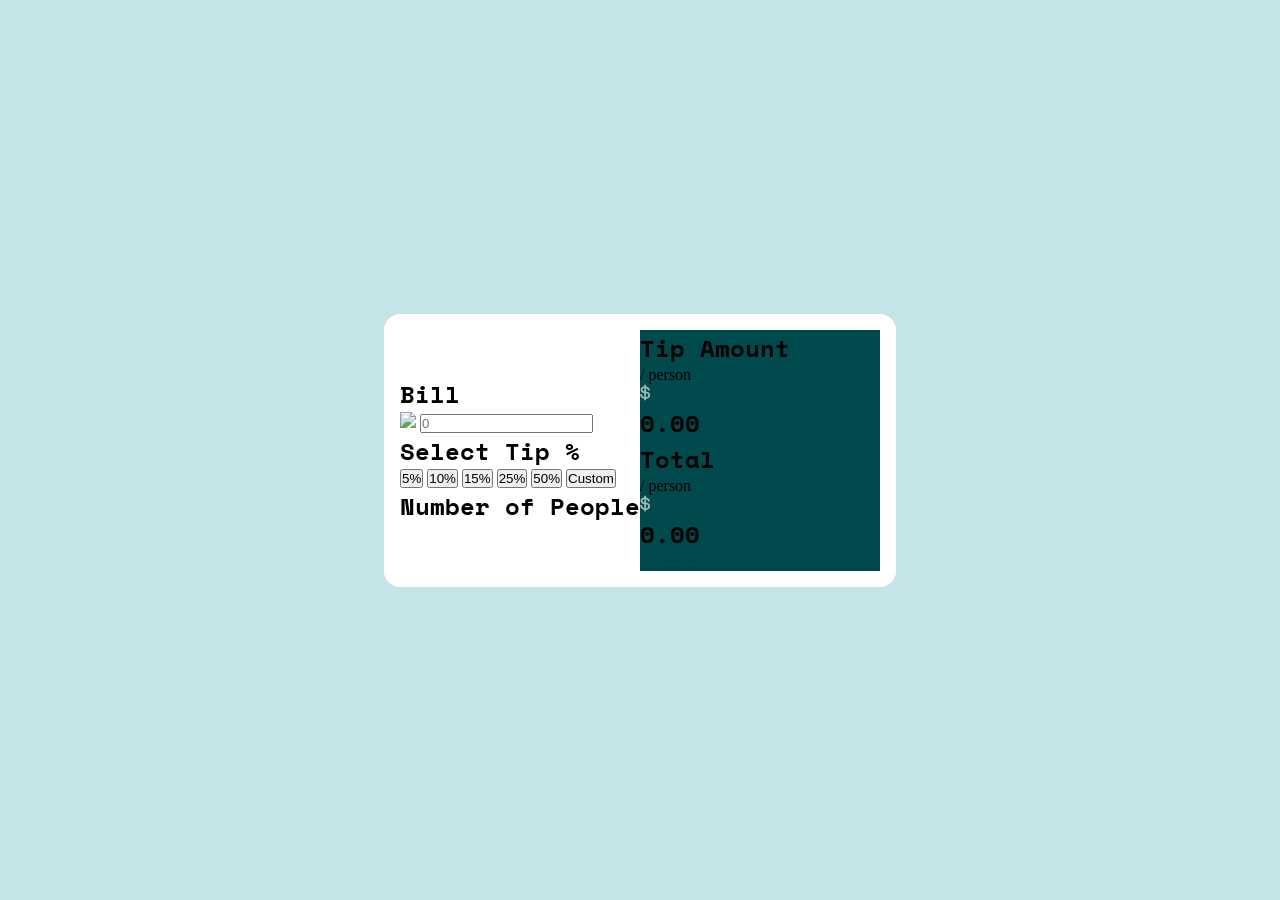
==== index.html @ d3671fa1 "Add files via upload" ====
<!DOCTYPE html>
<html lang="en">

<head>
  <meta charset="UTF-8">
  <meta name="viewport" content="width=device-width, initial-scale=1.0">
  <!-- displays site properly based on user's device -->

  <link rel="icon" type="image/png" sizes="32x32" href="./images/favicon-32x32.png">
  <link rel="preconnect" href="https://fonts.googleapis.com">
  <link rel="preconnect" href="https://fonts.gstatic.com" crossorigin>
  <link href="https://fonts.googleapis.com/css2?family=Space+Mono:ital,wght@0,400;0,700;1,400;1,700&display=swap"
    rel="stylesheet">
    <link rel="stylesheet" href="style.css">

  <title>Frontend Mentor | Tip calculator app</title>
</head>

<body>
  <main class="container">
    <section class="inputData">
      <form>
        <h2>Bill</h2>
        <div class="input-box">
          <img src="icon-dollar.svg">
          <input type="number" placeholder="0">
        </div>

        <div class="selectTip">
          <h2>Select Tip %</h2>
          <button>5%</button>
          <button>10%</button>
          <button>15%</button>
          <button>25%</button>
          <button>50%</button>
          <button>Custom</button>
        </div>

        <div class="numberOfPeople">
          <h2>Number of People</h2>
        </div>
      </form>
    </section>

    <section class="tipCalculation">
      <div class="tipCalculation">
        <div class="tipData">
          <h2>Tip Amount</h2>
          <p>/ person</p>

          <div class="price">
            <img src="images/icon-dollar.svg" alt="Dollar icon">
            <h2>0.00</h2>
          </div>
        </div>


        <div class="tipData">
          <h2>Total</h2>
          <p>/ person</p>

          <div class="price">
            <img src="images/icon-dollar.svg" alt="Dollar icon">
            <h2>0.00</h2>
          </div>
        </div>

        <button class="reset">RESSET</button>

      </div>
    </section>
  </main>
</body>

</html>
---- style.css ----
* {
    margin: 0;
    padding: 0;
}

:root {
    --Green400: hsl(172, 67%, 45%);
    --Green900: hsl(183, 100%, 15%);
    --Grey500: hsl(186, 14%, 43%);
    --Grey400: hsl(184, 14%, 56%);
    --Grey200: hsl(185, 41%, 84%);
    --Grey50: hsl(189, 47%, 97%);
    --White: hsl(0, 100%, 100%);
}

body {
    display: flex;
    justify-content: center;
    align-items: center;
    background-color: var(--Grey200);
    min-height: 100vh;
}

.container {
    display: flex;
    justify-content: center;
    align-items: center;
    padding: 1rem;
    border-radius: 1rem;
    display: grid;
    grid-template-columns: repeat(2, 1fr);
    background-color: var(--White);
}

.container h2 {
    font-family: "Space Mono", monospace;
}





.tipCalculation {
    background-color: var(--Green900);
}

.tipCalculation button {
    color: var(--Green900);
    background-color:#00474B;
    opacity: 0.9%;
}
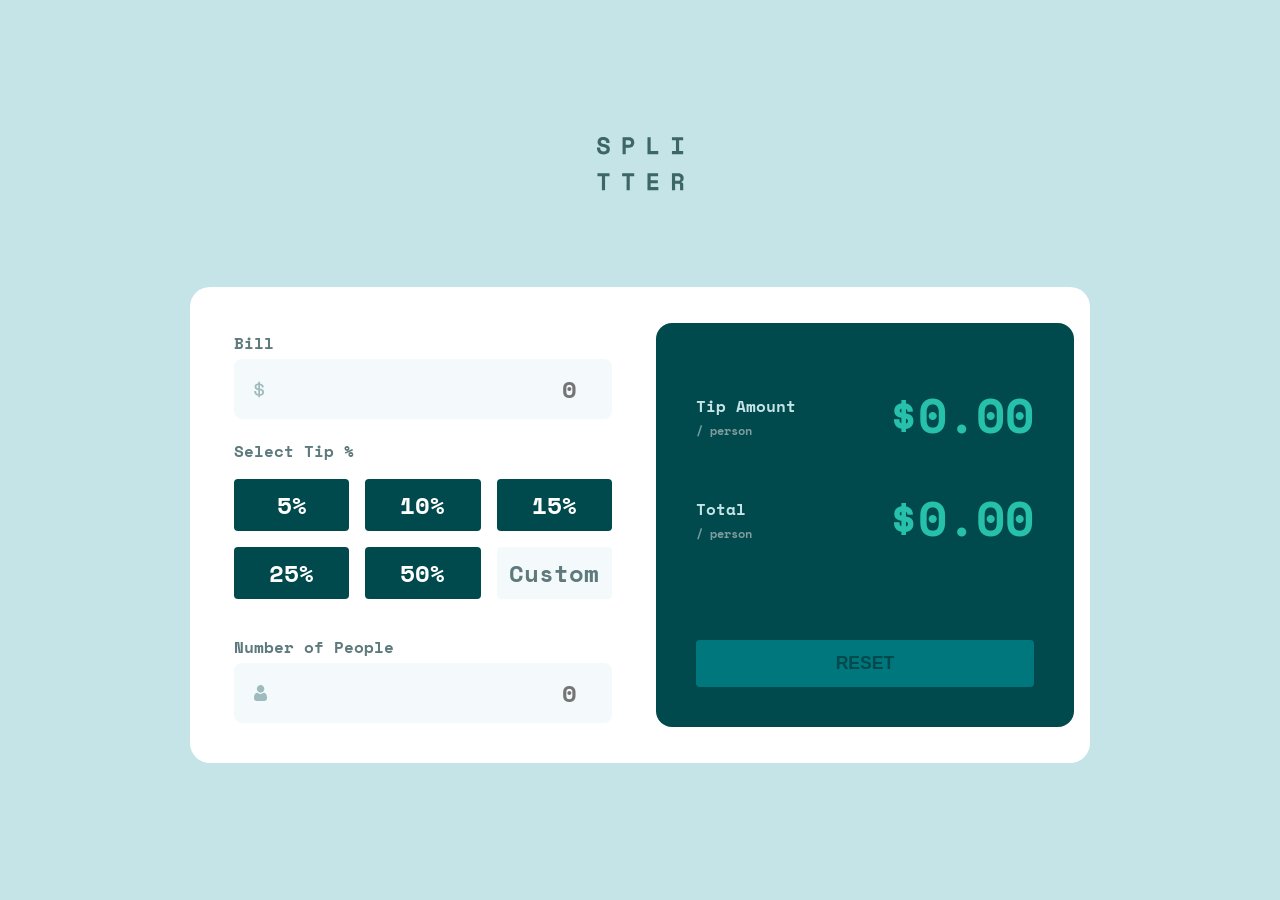
==== commit deeb3e5c: "Add files via upload" ====
--- a/index.html
+++ b/index.html
@@ -11,65 +11,73 @@
   <link rel="preconnect" href="https://fonts.gstatic.com" crossorigin>
   <link href="https://fonts.googleapis.com/css2?family=Space+Mono:ital,wght@0,400;0,700;1,400;1,700&display=swap"
     rel="stylesheet">
-    <link rel="stylesheet" href="style.css">
+  <link rel="stylesheet" href="style.css">
 
   <title>Frontend Mentor | Tip calculator app</title>
 </head>
 
 <body>
+  <img src="images/logo.svg" alt="Logo image" class="logo">
   <main class="container">
     <section class="inputData">
+      <h2>Bill</h2>
       <form>
-        <h2>Bill</h2>
         <div class="input-box">
-          <img src="icon-dollar.svg">
-          <input type="number" placeholder="0">
+          <img src="images/icon-dollar.svg">
+          <input class="billInput" type="number" placeholder="0">
         </div>
 
-        <div class="selectTip">
+        <div class="select-tip">
           <h2>Select Tip %</h2>
-          <button>5%</button>
-          <button>10%</button>
-          <button>15%</button>
-          <button>25%</button>
-          <button>50%</button>
-          <button>Custom</button>
+          <div class="buttons">
+            <button>5%</button>
+            <button>10%</button>
+            <button>15%</button>
+            <button>25%</button>
+            <button>50%</button>
+            <button class="customBtn">Custom</button>
+          </div>
         </div>
 
         <div class="numberOfPeople">
           <h2>Number of People</h2>
+          <div class="input-box">
+            <img src="images/icon-person.svg">
+            <input class="numberOfPeopleInput" type="number" placeholder="0">
+          </div>
         </div>
       </form>
     </section>
 
     <section class="tipCalculation">
-      <div class="tipCalculation">
-        <div class="tipData">
+      <div class="tip-data">
+        <div class="headings">
           <h2>Tip Amount</h2>
           <p>/ person</p>
-
-          <div class="price">
-            <img src="images/icon-dollar.svg" alt="Dollar icon">
-            <h2>0.00</h2>
-          </div>
         </div>
 
+        <div class="price">
+          <h2 class="tipAmount">$0.00</h2>
+        </div>
+      </div>
 
-        <div class="tipData">
+
+      <div class="tip-data">
+        <div class="headings">
           <h2>Total</h2>
           <p>/ person</p>
-
-          <div class="price">
-            <img src="images/icon-dollar.svg" alt="Dollar icon">
-            <h2>0.00</h2>
-          </div>
         </div>
 
-        <button class="reset">RESSET</button>
+        <div class="price">
+          <h2 class="totalAmount">$0.00</h2>
+        </div>
+      </div>
 
-      </div>
+      <button type="button" class="reset">RESET</button>
     </section>
   </main>
+
+  <script src="script.js"></script>
 </body>
 
 </html>
--- a/style.css
+++ b/style.css
@@ -17,35 +17,197 @@
     display: flex;
     justify-content: center;
     align-items: center;
+    flex-direction: column;
+    font-family: "Space Mono", monospace;
     background-color: var(--Grey200);
     min-height: 100vh;
+    min-width: 100vw;
+}
+
+.logo {
+    margin: 2.75rem;
 }
 
 .container {
-    display: flex;
-    justify-content: center;
-    align-items: center;
+    width: 100%;
+    max-width: 375px;
+    background: white;
+    border-radius: 20px;
+    box-sizing: border-box;
     padding: 1rem;
-    border-radius: 1rem;
+}
+
+.inputData {
+    padding: 1rem;
+}
+
+.container h2 {
+    font-size: 1rem;
+    color: var(--Grey500);
+    margin: 0.25rem 0;
+}
+
+form {
+    display: flex;
+    flex-direction: column;
+    gap: 1rem;
+}
+
+.input-box {
+    transition: border .3s;
+    display: flex;
+    align-items: center;
+    padding: 0.75rem 1.25rem;
+    background-color: var(--Grey50);
+    border-radius: 0.5rem;
+}
+
+input {
+    width: 100%;
+    border: none;
+    text-align: right;
+    background-color: transparent;
+    font-size: 1.5rem;
+    outline: none;
+    font-family: inherit;
+    color: var(--Green900);
+    font-weight: 700;
+}
+
+.select-tip .buttons {
+    max-width: 100%;
     display: grid;
     grid-template-columns: repeat(2, 1fr);
-    background-color: var(--White);
-}
-
-.container h2 {
+    gap: 1rem 1rem;
+    margin: 1rem 0;
+}
+
+.select-tip .buttons button {
+    transition: background-color .3s;
+    color: var(--White);
+    background-color: var(--Green900);
+    border: none;
+    padding: 0.5rem 0.75rem;
+    border-radius: 0.25rem;
+    font-size: 1.5rem;
+    font-weight: 700;
     font-family: "Space Mono", monospace;
-}
-
-
-
-
+    cursor: pointer;
+}
+
+.select-tip .buttons button:last-child {
+    color: var(--Grey500);
+    background-color: var(--Grey50);
+    font-weight: 700;
+    cursor: pointer;
+}
+
+/* Tip Calculation Section */
 
 .tipCalculation {
+    width: 100%;
     background-color: var(--Green900);
+    margin: 1rem 0.5rem;
+    padding: 1.5rem 1.5rem;
+    border-radius: 1rem;
+    box-sizing: border-box;
+}
+
+.tip-data {
+    display: flex;
+    justify-content: space-between;
+    align-items: center;
+    margin: 0.75rem 0;
+}
+
+.tip-data .headings p {
+    font-size: 0.75rem;
+    color: var(--Grey400);
+    font-weight: 700;
+}
+
+.headings h2 {
+    color: var(--Grey200);
+    font-size: 1rem;
+}
+
+.tip-data .price {
+    display: flex;
+    justify-content: center;
+    align-items: center;
+}
+
+.tip-data .price h2 {
+    font-size: 2rem;
+    color: var(--Green400);
+}
+
+.tip-data .price img {
+    width: 0.75rem;
+    height: auto;
+    color: var(--Green400);
 }
 
 .tipCalculation button {
     color: var(--Green900);
-    background-color:#00474B;
-    opacity: 0.9%;
+    background-color: #00777d;
+    border: none;
+    width: 100%;
+    padding: 0.8rem;
+    font-weight: bold;
+    font-size: 1.1rem;
+    border-radius: 0.25rem;
+    margin-top: 1rem;
+    cursor: pointer;
+}
+
+
+
+/* Animations and transitions */
+
+.inputData .input-box:focus-within {
+    border: 2px solid var(--Green400);
+}
+
+.select-tip .buttons button:hover {
+    background-color: var(--Green400);
+}
+
+
+@media only screen and (min-width:1024px) {
+    .logo {
+        margin-bottom: 6rem;
+        margin-top: 0rem;
+    }
+
+    .container {
+        display: grid;
+        grid-template-columns: repeat(2, 1fr);
+        max-width: 900px;
+        padding: 1.25rem 1.5rem;
+        gap: 1rem;
+    }
+
+    .inputData {
+        padding: 1.25rem;
+    }
+
+    .select-tip .buttons {
+        grid-template-columns: repeat(3, 1fr);
+    }
+
+
+    .tipCalculation {
+        padding: 2.5rem;
+        display: flex;
+        flex-direction: column;
+    }
+
+    .tip-data .price h2 {
+        font-size: 3rem;
+    }
+
+    .tipCalculation button {
+        margin-top: auto;
+    }
 }
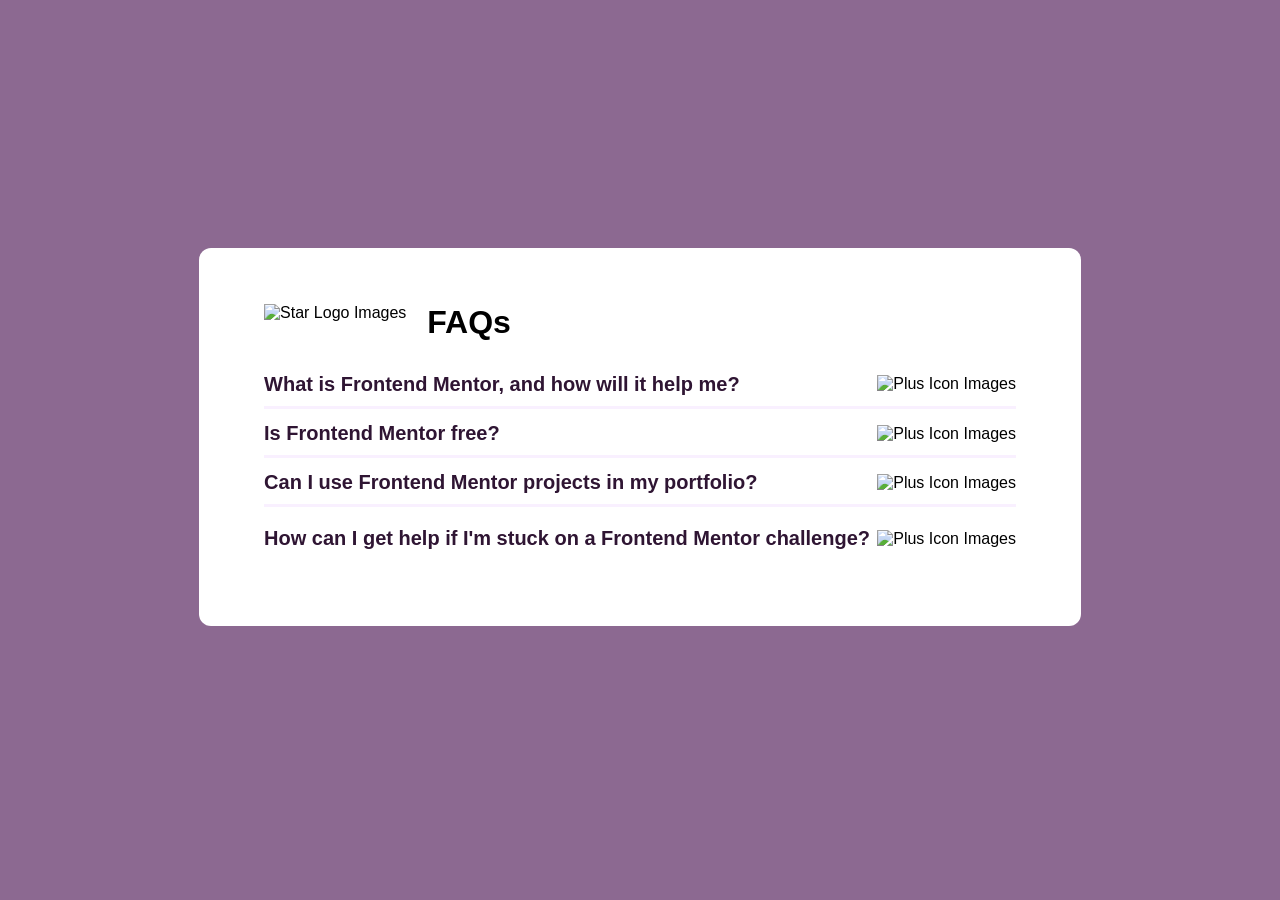
==== commit d6886c67: "Add files via upload" ====
--- a/index.html
+++ b/index.html
@@ -4,77 +4,74 @@
 <head>
   <meta charset="UTF-8">
   <meta name="viewport" content="width=device-width, initial-scale=1.0">
-  <!-- displays site properly based on user's device -->
+  <link rel="icon" type="image/png" sizes="32x32" href="./assets/images/favicon-32x32.png">
 
-  <link rel="icon" type="image/png" sizes="32x32" href="./images/favicon-32x32.png">
-  <link rel="preconnect" href="https://fonts.googleapis.com">
-  <link rel="preconnect" href="https://fonts.gstatic.com" crossorigin>
-  <link href="https://fonts.googleapis.com/css2?family=Space+Mono:ital,wght@0,400;0,700;1,400;1,700&display=swap"
-    rel="stylesheet">
+  <title>Frontend Mentor | FAQ accordion</title>
   <link rel="stylesheet" href="style.css">
 
-  <title>Frontend Mentor | Tip calculator app</title>
 </head>
 
 <body>
-  <img src="images/logo.svg" alt="Logo image" class="logo">
-  <main class="container">
-    <section class="inputData">
-      <h2>Bill</h2>
-      <form>
-        <div class="input-box">
-          <img src="images/icon-dollar.svg">
-          <input class="billInput" type="number" placeholder="0">
-        </div>
+  <main>
+    <div class="container">
+      <div class="logo-heading">
+        <img src="assets/images/icon-star.svg" alt="Star Logo Images">
+        <h1>FAQs</h1>
+      </div>
 
-        <div class="select-tip">
-          <h2>Select Tip %</h2>
-          <div class="buttons">
-            <button>5%</button>
-            <button>10%</button>
-            <button>15%</button>
-            <button>25%</button>
-            <button>50%</button>
-            <button class="customBtn">Custom</button>
+      <div class="accordion-items">
+        <div class="accordian-item">
+          <div class="accordian-question">
+            <h2>What is Frontend Mentor,
+              and how will it help me?</h2>
+            <img src="assets/images/icon-plus.svg" alt="Plus Icon Images">
+          </div>
+
+          <div class="accordian-answer">
+            <p>Frontend Mentor offers realistic coding challenges to help developers improve their
+              frontend coding skills with projects in HTML, CSS, and JavaScript. It's suitable for
+              all levels and ideal for portfolio building.</p>
           </div>
         </div>
 
-        <div class="numberOfPeople">
-          <h2>Number of People</h2>
-          <div class="input-box">
-            <img src="images/icon-person.svg">
-            <input class="numberOfPeopleInput" type="number" placeholder="0">
+        <div class="accordian-item">
+          <div class="accordian-question">
+            <h2>Is Frontend Mentor free?</h2>
+            <img src="assets/images/icon-plus.svg" alt="Plus Icon Images">
+          </div>
+
+          <div class="accordian-answer">
+            <p> Yes, Frontend Mentor offers both free and premium coding challenges, with the free
+              option providing access to a range of projects suitable for all skill levels.</p>
           </div>
         </div>
-      </form>
-    </section>
 
-    <section class="tipCalculation">
-      <div class="tip-data">
-        <div class="headings">
-          <h2>Tip Amount</h2>
-          <p>/ person</p>
+        <div class="accordian-item">
+          <div class="accordian-question">
+            <h2>Can I use Frontend Mentor projects in my portfolio?</h2>
+            <img src="assets/images/icon-plus.svg" alt="Plus Icon Images">
+          </div>
+
+          <div class="accordian-answer">
+            <p> Yes, you can use projects completed on Frontend Mentor in your portfolio. It's an excellent
+              way to showcase your skills to potential employers!</p>
+          </div>
         </div>
 
-        <div class="price">
-          <h2 class="tipAmount">$0.00</h2>
-        </div>
-      </div>
+        <div class="accordian-item">
+          <div class="accordian-question">
+            <h2>How can I get help if I'm stuck on a Frontend Mentor challenge?</h2>
+            <img src="assets/images/icon-plus.svg" alt="Plus Icon Images">
+          </div>
 
-
-      <div class="tip-data">
-        <div class="headings">
-          <h2>Total</h2>
-          <p>/ person</p>
+          <div class="accordian-answer">
+            <p> The best place to get help is inside Frontend Mentor's Discord community. There's a help
+              channel where you can ask questions and seek support from other community members.</p>
+          </div>
         </div>
 
-        <div class="price">
-          <h2 class="totalAmount">$0.00</h2>
-        </div>
       </div>
-
-      <button type="button" class="reset">RESET</button>
-    </section>
+    </div>
   </main>
 
   <script src="script.js"></script>
--- a/style.css
+++ b/style.css
@@ -1,213 +1,146 @@
-* {
+*,
+*::before,
+*::after {
     margin: 0;
     padding: 0;
+    box-sizing: border-box;
+}
+
+@font-face {
+    font-family: "Work Sans";
+    src: url("./assets/fonts/WorkSans-VariableFont_wght.ttf") format("truetype");
+    font-weight: 100 900;
+    font-style: normal;
+}
+
+@font-face {
+    font-family: "Work Sans";
+    src: url("./assets/fonts/WorkSans-Italic-VariableFont_wght.ttf") format("truetype");
+    font-weight: 100 900;
+    font-style: italic;
 }
 
 :root {
-    --Green400: hsl(172, 67%, 45%);
-    --Green900: hsl(183, 100%, 15%);
-    --Grey500: hsl(186, 14%, 43%);
-    --Grey400: hsl(184, 14%, 56%);
-    --Grey200: hsl(185, 41%, 84%);
-    --Grey50: hsl(189, 47%, 97%);
     --White: hsl(0, 100%, 100%);
+    --Purple100: hsl(275, 100%, 97%);
+    --Purple600: hsl(292, 16%, 49%);
+    --Purple950: hsl(292, 42%, 14%);
 }
 
 body {
+    font-family: "Work Sans", sans-serif;
+    background-image: url("assets/images/background-pattern-mobile.svg");
+    background-repeat: no-repeat;
+    background-size: 100% auto;
+    background-position: top;
+    background-color: var(--Purple600);
+}
+
+main {
+    min-height: 100vh;
     display: flex;
     justify-content: center;
     align-items: center;
-    flex-direction: column;
-    font-family: "Space Mono", monospace;
-    background-color: var(--Grey200);
-    min-height: 100vh;
-    min-width: 100vw;
-}
 
-.logo {
-    margin: 2.75rem;
 }
 
 .container {
-    width: 100%;
-    max-width: 375px;
-    background: white;
-    border-radius: 20px;
-    box-sizing: border-box;
-    padding: 1rem;
+    width: 87.2%;
+    max-width: 327px;
+    background-color: var(--White);
+    padding: 1.5rem;
+    border-radius: 0.75rem;
+    margin-bottom: 2rem;
+    margin-top: 0.375rem;
 }
 
-.inputData {
-    padding: 1rem;
+.logo-heading {
+    display: flex;
+    gap: 1.31rem;
+    margin-bottom: 1.375rem;
 }
 
-.container h2 {
-    font-size: 1rem;
-    color: var(--Grey500);
-    margin: 0.25rem 0;
+.logo-heading img {
+    height: 2.19rem;
+    width: auto;
 }
 
-form {
-    display: flex;
-    flex-direction: column;
-    gap: 1rem;
+.logo-heading h1 {
+    font-size: 2rem;
 }
 
-.input-box {
-    transition: border .3s;
-    display: flex;
-    align-items: center;
-    padding: 0.75rem 1.25rem;
-    background-color: var(--Grey50);
-    border-radius: 0.5rem;
+h2,
+p {
+    font-size: 1.06rem;
+    font-weight: 600;
 }
 
-input {
-    width: 100%;
-    border: none;
-    text-align: right;
-    background-color: transparent;
-    font-size: 1.5rem;
-    outline: none;
-    font-family: inherit;
-    color: var(--Green900);
-    font-weight: 700;
+h2 {
+    color: var(--Purple950);
 }
 
-.select-tip .buttons {
-    max-width: 100%;
-    display: grid;
-    grid-template-columns: repeat(2, 1fr);
-    gap: 1rem 1rem;
-    margin: 1rem 0;
+p {
+    color: var(--Purple600);
 }
 
-.select-tip .buttons button {
-    transition: background-color .3s;
-    color: var(--White);
-    background-color: var(--Green900);
-    border: none;
-    padding: 0.5rem 0.75rem;
-    border-radius: 0.25rem;
-    font-size: 1.5rem;
-    font-weight: 700;
-    font-family: "Space Mono", monospace;
-    cursor: pointer;
+.accordian-item {
+    margin: 0.625rem 0rem;
 }
 
-.select-tip .buttons button:last-child {
-    color: var(--Grey500);
-    background-color: var(--Grey50);
-    font-weight: 700;
-    cursor: pointer;
+.accordian-item:not(:last-child) {
+    border-bottom: 3px solid var(--Purple100);
+    margin: 0.19rem 0rem;
 }
 
-/* Tip Calculation Section */
-
-.tipCalculation {
-    width: 100%;
-    background-color: var(--Green900);
-    margin: 1rem 0.5rem;
-    padding: 1.5rem 1.5rem;
-    border-radius: 1rem;
-    box-sizing: border-box;
-}
-
-.tip-data {
+.accordian-question {
     display: flex;
     justify-content: space-between;
     align-items: center;
-    margin: 0.75rem 0;
+    transition: color 0.3s;
 }
 
-.tip-data .headings p {
-    font-size: 0.75rem;
-    color: var(--Grey400);
-    font-weight: 700;
+.accordian-answer {
+    margin: 0.75rem 0rem 0.44rem;
+    display: none;
 }
 
-.headings h2 {
-    color: var(--Grey200);
-    font-size: 1rem;
+.accordian-answer.show {
+    display: block;
 }
 
-.tip-data .price {
-    display: flex;
-    justify-content: center;
-    align-items: center;
-}
 
-.tip-data .price h2 {
-    font-size: 2rem;
-    color: var(--Green400);
-}
+/* Transitions & animations */
 
-.tip-data .price img {
-    width: 0.75rem;
-    height: auto;
-    color: var(--Green400);
-}
-
-.tipCalculation button {
-    color: var(--Green900);
-    background-color: #00777d;
-    border: none;
-    width: 100%;
-    padding: 0.8rem;
-    font-weight: bold;
-    font-size: 1.1rem;
-    border-radius: 0.25rem;
-    margin-top: 1rem;
+.accordian-question:hover {
+    color: var(--Purple950);
     cursor: pointer;
 }
 
 
+/* Media Queries */
 
-/* Animations and transitions */
 
-.inputData .input-box:focus-within {
-    border: 2px solid var(--Green400);
+@media only screen and (min-width: 786px) {
+    .container {
+        width: 83.85%;
+        max-width: 644px;
+    }
 }
 
-.select-tip .buttons button:hover {
-    background-color: var(--Green400);
-}
-
-
-@media only screen and (min-width:1024px) {
-    .logo {
-        margin-bottom: 6rem;
-        margin-top: 0rem;
+@media only screen and (min-width: 1024px) {
+    body {
+        background-image: url(assets/images/background-pattern-desktop.svg);
     }
 
     .container {
-        display: grid;
-        grid-template-columns: repeat(2, 1fr);
-        max-width: 900px;
-        padding: 1.25rem 1.5rem;
-        gap: 1rem;
+        width: 68.89%;
+        max-width: 992px;
+        padding: 3.52rem 4.06rem;
     }
 
-    .inputData {
-        padding: 1.25rem;
-    }
-
-    .select-tip .buttons {
-        grid-template-columns: repeat(3, 1fr);
-    }
-
-
-    .tipCalculation {
-        padding: 2.5rem;
-        display: flex;
-        flex-direction: column;
-    }
-
-    .tip-data .price h2 {
-        font-size: 3rem;
-    }
-
-    .tipCalculation button {
-        margin-top: auto;
+    h2,
+    p {
+        font-size: 1.25rem;
+        padding: 0.625rem 0rem;
     }
 }
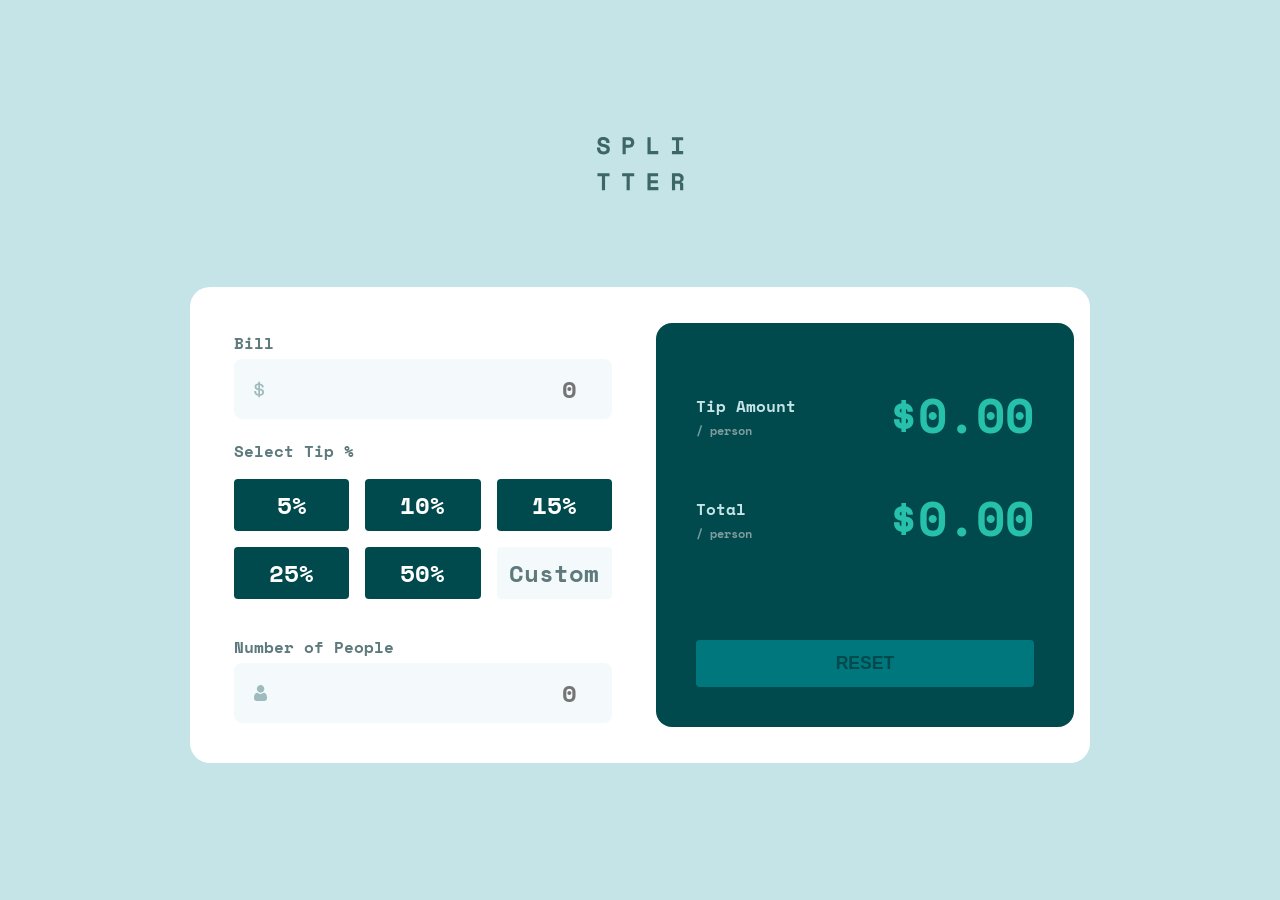
==== commit a44f6eba: "Add files via upload" ====
--- a/index.html
+++ b/index.html
@@ -4,74 +4,80 @@
 <head>
   <meta charset="UTF-8">
   <meta name="viewport" content="width=device-width, initial-scale=1.0">
-  <link rel="icon" type="image/png" sizes="32x32" href="./assets/images/favicon-32x32.png">
+  <!-- displays site properly based on user's device -->
 
-  <title>Frontend Mentor | FAQ accordion</title>
+  <link rel="icon" type="image/png" sizes="32x32" href="./images/favicon-32x32.png">
+  <link rel="preconnect" href="https://fonts.googleapis.com">
+  <link rel="preconnect" href="https://fonts.gstatic.com" crossorigin>
+  <link href="https://fonts.googleapis.com/css2?family=Space+Mono:ital,wght@0,400;0,700;1,400;1,700&display=swap"
+    rel="stylesheet">
   <link rel="stylesheet" href="style.css">
 
+  <title>Frontend Mentor | Tip calculator app</title>
 </head>
 
 <body>
-  <main>
-    <div class="container">
-      <div class="logo-heading">
-        <img src="assets/images/icon-star.svg" alt="Star Logo Images">
-        <h1>FAQs</h1>
-      </div>
+  <img src="images/logo.svg" alt="Logo image" class="logo">
+  <main class="container">
+    <section class="inputData">
+      <h2>Bill</h2>
+      <form>
+        <div class="input-box">
+          <img src="images/icon-dollar.svg">
+          <input class="billInput" type="number" placeholder="0">
+        </div>
 
-      <div class="accordion-items">
-        <div class="accordian-item">
-          <div class="accordian-question">
-            <h2>What is Frontend Mentor,
-              and how will it help me?</h2>
-            <img src="assets/images/icon-plus.svg" alt="Plus Icon Images">
-          </div>
-
-          <div class="accordian-answer">
-            <p>Frontend Mentor offers realistic coding challenges to help developers improve their
-              frontend coding skills with projects in HTML, CSS, and JavaScript. It's suitable for
-              all levels and ideal for portfolio building.</p>
+        <div class="select-tip">
+          <h2>Select Tip %</h2>
+          <div class="buttons">
+            <button>5%</button>
+            <button>10%</button>
+            <button>15%</button>
+            <button>25%</button>
+            <button>50%</button>
+            <button class="customBtn">Custom</button>
           </div>
         </div>
 
-        <div class="accordian-item">
-          <div class="accordian-question">
-            <h2>Is Frontend Mentor free?</h2>
-            <img src="assets/images/icon-plus.svg" alt="Plus Icon Images">
+        <div class="numberOfPeople">
+          <div class="label">
+            <h2>Number of People</h2>
+            <span class="error">Can't be zero</span>
           </div>
-
-          <div class="accordian-answer">
-            <p> Yes, Frontend Mentor offers both free and premium coding challenges, with the free
-              option providing access to a range of projects suitable for all skill levels.</p>
+          <div class="input-box">
+            <img src="images/icon-person.svg">
+            <input class="numberOfPeopleInput" type="number" placeholder="0">
           </div>
         </div>
+      </form>
+    </section>
 
-        <div class="accordian-item">
-          <div class="accordian-question">
-            <h2>Can I use Frontend Mentor projects in my portfolio?</h2>
-            <img src="assets/images/icon-plus.svg" alt="Plus Icon Images">
-          </div>
-
-          <div class="accordian-answer">
-            <p> Yes, you can use projects completed on Frontend Mentor in your portfolio. It's an excellent
-              way to showcase your skills to potential employers!</p>
-          </div>
+    <section class="tipCalculation">
+      <div class="tip-data">
+        <div class="headings">
+          <h2>Tip Amount</h2>
+          <p>/ person</p>
         </div>
 
-        <div class="accordian-item">
-          <div class="accordian-question">
-            <h2>How can I get help if I'm stuck on a Frontend Mentor challenge?</h2>
-            <img src="assets/images/icon-plus.svg" alt="Plus Icon Images">
-          </div>
+        <div class="price">
+          <h2 class="tipAmount">$0.00</h2>
+        </div>
+      </div>
 
-          <div class="accordian-answer">
-            <p> The best place to get help is inside Frontend Mentor's Discord community. There's a help
-              channel where you can ask questions and seek support from other community members.</p>
-          </div>
+
+      <div class="tip-data">
+        <div class="headings">
+          <h2>Total</h2>
+          <p>/ person</p>
         </div>
 
+        <div class="price">
+          <h2 class="totalAmount">$0.00</h2>
+        </div>
       </div>
-    </div>
+
+      <button type="button" class="reset">RESET</button>
+    </section>
   </main>
 
   <script src="script.js"></script>
--- a/style.css
+++ b/style.css
@@ -1,146 +1,232 @@
-*,
-*::before,
-*::after {
+* {
     margin: 0;
     padding: 0;
+}
+
+:root {
+    --Green400: hsl(172, 67%, 45%);
+    --Green900: hsl(183, 100%, 15%);
+    --Grey500: hsl(186, 14%, 43%);
+    --Grey400: hsl(184, 14%, 56%);
+    --Grey200: hsl(185, 41%, 84%);
+    --Grey50: hsl(189, 47%, 97%);
+    --White: hsl(0, 100%, 100%);
+}
+
+body {
+    display: flex;
+    justify-content: center;
+    align-items: center;
+    flex-direction: column;
+    font-family: "Space Mono", monospace;
+    background-color: var(--Grey200);
+    min-height: 100vh;
+    min-width: 100vw;
+}
+
+.logo {
+    margin: 2.75rem;
+}
+
+.container {
+    width: 100%;
+    max-width: 375px;
+    background: white;
+    border-radius: 20px;
     box-sizing: border-box;
-}
-
-@font-face {
-    font-family: "Work Sans";
-    src: url("./assets/fonts/WorkSans-VariableFont_wght.ttf") format("truetype");
-    font-weight: 100 900;
-    font-style: normal;
-}
-
-@font-face {
-    font-family: "Work Sans";
-    src: url("./assets/fonts/WorkSans-Italic-VariableFont_wght.ttf") format("truetype");
-    font-weight: 100 900;
-    font-style: italic;
-}
-
-:root {
-    --White: hsl(0, 100%, 100%);
-    --Purple100: hsl(275, 100%, 97%);
-    --Purple600: hsl(292, 16%, 49%);
-    --Purple950: hsl(292, 42%, 14%);
-}
-
-body {
-    font-family: "Work Sans", sans-serif;
-    background-image: url("assets/images/background-pattern-mobile.svg");
-    background-repeat: no-repeat;
-    background-size: 100% auto;
-    background-position: top;
-    background-color: var(--Purple600);
-}
-
-main {
-    min-height: 100vh;
+    padding: 1rem;
+}
+
+.inputData {
+    padding: 1rem;
+}
+
+.container h2 {
+    font-size: 1rem;
+    color: var(--Grey500);
+    margin: 0.25rem 0;
+}
+
+form {
+    display: flex;
+    flex-direction: column;
+    gap: 1rem;
+}
+
+.input-box {
+    transition: border .3s;
+    display: flex;
+    align-items: center;
+    padding: 0.75rem 1.25rem;
+    background-color: var(--Grey50);
+    border-radius: 0.5rem;
+}
+
+input {
+    width: 100%;
+    border: none;
+    text-align: right;
+    background-color: transparent;
+    font-size: 1.5rem;
+    outline: none;
+    font-family: inherit;
+    color: var(--Green900);
+    font-weight: 700;
+}
+
+.inputData .input-box:focus-within:not(.border-show) {
+    border: 2px solid var(--Green400);
+}
+
+.select-tip .buttons {
+    max-width: 100%;
+    display: grid;
+    grid-template-columns: repeat(2, 1fr);
+    gap: 1rem 1rem;
+    margin: 1rem 0;
+}
+
+.select-tip .buttons button {
+    transition: background-color .3s;
+    color: var(--White);
+    background-color: var(--Green900);
+    border: none;
+    padding: 0.5rem 0.75rem;
+    border-radius: 0.25rem;
+    font-size: 1.5rem;
+    font-weight: 700;
+    font-family: "Space Mono", monospace;
+    cursor: pointer;
+}
+
+.select-tip .buttons button:last-child {
+    color: var(--Grey500);
+    background-color: var(--Grey50);
+    font-weight: 700;
+    cursor: pointer;
+}
+
+.label {
+    display: flex;
+    justify-content: space-between;
+    align-items: center;
+}
+
+.error {
+    visibility: hidden;
+    color: orange;
+}
+
+.error.show {
+    visibility: visible;
+}
+
+.numberOfPeople .input-box.border-show {
+    border: 2px solid orange;
+}
+
+/* Tip Calculation Section */
+
+.tipCalculation {
+    width: 100%;
+    background-color: var(--Green900);
+    margin: 1rem 0.5rem;
+    padding: 1.5rem 1.5rem;
+    border-radius: 1rem;
+    box-sizing: border-box;
+}
+
+.tip-data {
+    display: flex;
+    justify-content: space-between;
+    align-items: center;
+    margin: 0.75rem 0;
+}
+
+.tip-data .headings p {
+    font-size: 0.75rem;
+    color: var(--Grey400);
+    font-weight: 700;
+}
+
+.headings h2 {
+    color: var(--Grey200);
+    font-size: 1rem;
+}
+
+.tip-data .price {
     display: flex;
     justify-content: center;
     align-items: center;
-
-}
-
-.container {
-    width: 87.2%;
-    max-width: 327px;
-    background-color: var(--White);
-    padding: 1.5rem;
-    border-radius: 0.75rem;
-    margin-bottom: 2rem;
-    margin-top: 0.375rem;
-}
-
-.logo-heading {
-    display: flex;
-    gap: 1.31rem;
-    margin-bottom: 1.375rem;
-}
-
-.logo-heading img {
-    height: 2.19rem;
-    width: auto;
-}
-
-.logo-heading h1 {
+}
+
+.tip-data .price h2 {
     font-size: 2rem;
-}
-
-h2,
-p {
-    font-size: 1.06rem;
-    font-weight: 600;
-}
-
-h2 {
-    color: var(--Purple950);
-}
-
-p {
-    color: var(--Purple600);
-}
-
-.accordian-item {
-    margin: 0.625rem 0rem;
-}
-
-.accordian-item:not(:last-child) {
-    border-bottom: 3px solid var(--Purple100);
-    margin: 0.19rem 0rem;
-}
-
-.accordian-question {
-    display: flex;
-    justify-content: space-between;
-    align-items: center;
-    transition: color 0.3s;
-}
-
-.accordian-answer {
-    margin: 0.75rem 0rem 0.44rem;
-    display: none;
-}
-
-.accordian-answer.show {
-    display: block;
-}
-
-
-/* Transitions & animations */
-
-.accordian-question:hover {
-    color: var(--Purple950);
+    color: var(--Green400);
+}
+
+.tip-data .price img {
+    width: 0.75rem;
+    height: auto;
+    color: var(--Green400);
+}
+
+.tipCalculation button {
+    color: var(--Green900);
+    background-color: #00777d;
+    border: none;
+    width: 100%;
+    padding: 0.8rem;
+    font-weight: bold;
+    font-size: 1.1rem;
+    border-radius: 0.25rem;
+    margin-top: 1rem;
     cursor: pointer;
 }
 
 
-/* Media Queries */
-
-
-@media only screen and (min-width: 786px) {
+
+/* Animations and transitions */
+
+.select-tip .buttons button:hover {
+    background-color: var(--Green400);
+}
+
+
+@media only screen and (min-width:1024px) {
+    .logo {
+        margin-bottom: 6rem;
+        margin-top: 0rem;
+    }
+
     .container {
-        width: 83.85%;
-        max-width: 644px;
-    }
-}
-
-@media only screen and (min-width: 1024px) {
-    body {
-        background-image: url(assets/images/background-pattern-desktop.svg);
-    }
-
-    .container {
-        width: 68.89%;
-        max-width: 992px;
-        padding: 3.52rem 4.06rem;
-    }
-
-    h2,
-    p {
-        font-size: 1.25rem;
-        padding: 0.625rem 0rem;
+        display: grid;
+        grid-template-columns: repeat(2, 1fr);
+        max-width: 900px;
+        padding: 1.25rem 1.5rem;
+        gap: 1rem;
+    }
+
+    .inputData {
+        padding: 1.25rem;
+    }
+
+    .select-tip .buttons {
+        grid-template-columns: repeat(3, 1fr);
+    }
+
+
+    .tipCalculation {
+        padding: 2.5rem;
+        display: flex;
+        flex-direction: column;
+    }
+
+    .tip-data .price h2 {
+        font-size: 3rem;
+    }
+
+    .tipCalculation button {
+        margin-top: auto;
     }
 }
